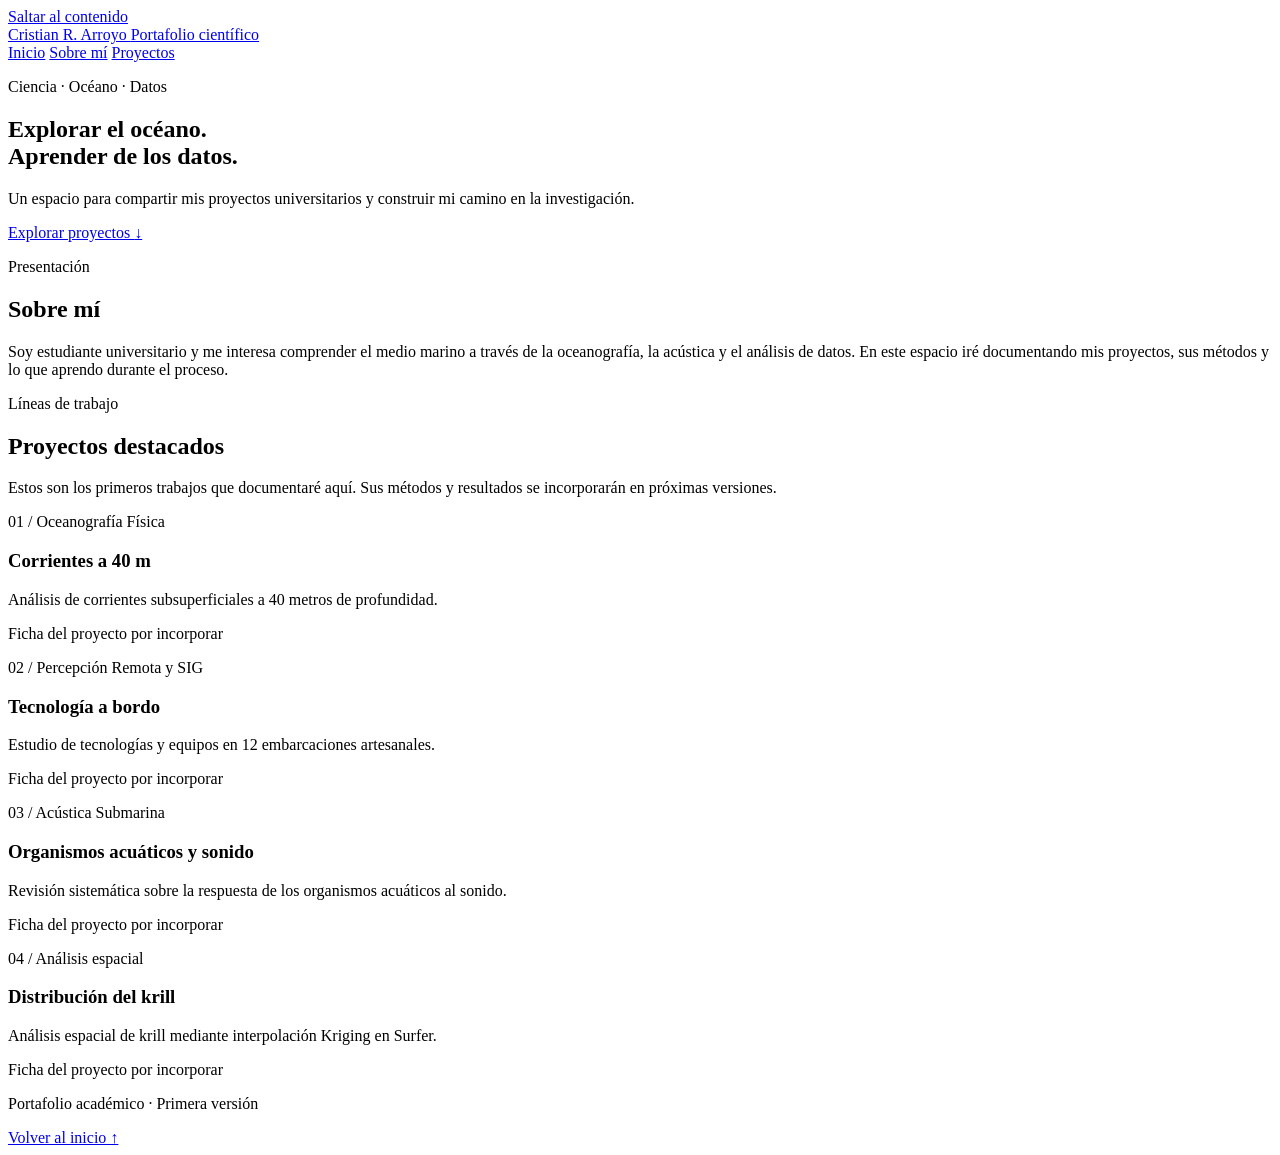
==== index.html @ 497d20e3 "Publicar HTML de la V0.1" ====
<!DOCTYPE html>
<html lang="es">
<head>
  <!-- Información para el navegador: no aparece como contenido de la página. -->
  <meta charset="UTF-8">
  <meta name="viewport" content="width=device-width, initial-scale=1.0">
  <meta name="description" content="Portafolio de un estudiante universitario: oceanografía, percepción remota, acústica submarina y análisis espacial.">
  <title>Cristian R. Arroyo | Portafolio científico</title>
  <link rel="stylesheet" href="styles.css">
  <link rel="icon" type="image/svg+xml" href="data:image/svg+xml,%3Csvg xmlns='http://www.w3.org/2000/svg' viewBox='0 0 32 32'%3E%3Crect width='32' height='32' rx='6' fill='%230e3545'/%3E%3Cpath d='M6 12h20M6 20h14' stroke='%237be0d6' stroke-width='3'/%3E%3C/svg%3E">
</head>
<body>
  <a class="saltar" href="#contenido">Saltar al contenido</a>

  <!-- La cabecera identifica el sitio y permite moverse entre secciones. -->
  <header class="cabecera contenedor">
    <!-- Sustituye «Tu nombre» aquí y en <title>. -->
    <a class="nombre" href="#inicio">Cristian R. Arroyo <span>Portafolio científico</span></a>
    <nav aria-label="Navegación principal">
      <a href="#inicio">Inicio</a>
      <a href="#sobre-mi">Sobre mí</a>
      <a href="#proyectos">Proyectos</a>
    </nav>
  </header>

  <main id="contenido">
    <!-- Una sola portada y un solo h1: el título principal de esta página. -->
    <section class="portada" id="inicio" aria-labelledby="titulo">
      <div class="contenedor">
        <p class="etiqueta">Ciencia · Océano · Datos</p>
        <h1 id="titulo">Explorar el océano.<br>Aprender de los datos.</h1>
        <p class="introduccion">Un espacio para compartir mis proyectos universitarios y construir mi camino en la investigación.</p>
        <a class="boton" href="#proyectos">Explorar proyectos <span aria-hidden="true">↓</span></a>
      </div>
    </section>

    <div class="contenedor">
      <section class="seccion presentacion" id="sobre-mi" aria-labelledby="titulo-sobre-mi">
        <div>
          <p class="etiqueta">Presentación</p>
          <h2 id="titulo-sobre-mi">Sobre mí</h2>
        </div>
        <!-- Este párrafo es un borrador: reescríbelo con tu propia voz. -->
        <p>Soy estudiante universitario y me interesa comprender el medio marino a través de la oceanografía, la acústica y el análisis de datos. En este espacio iré documentando mis proyectos, sus métodos y lo que aprendo durante el proceso.</p>
      </section>

      <section class="seccion" id="proyectos" aria-labelledby="titulo-proyectos">
        <p class="etiqueta">Líneas de trabajo</p>
        <h2 id="titulo-proyectos">Proyectos destacados</h2>
        <p class="nota">Estos son los primeros trabajos que documentaré aquí. Sus métodos y resultados se incorporarán en próximas versiones.</p>

        <!-- Cada article agrupa un proyecto. Por ahora son resúmenes, sin páginas propias. -->
        <div class="proyectos">
          <article class="proyecto">
            <p class="categoria">01 / Oceanografía Física</p>
            <h3>Corrientes a 40 m</h3>
            <p>Análisis de corrientes subsuperficiales a 40 metros de profundidad.</p>
            <p class="estado">Ficha del proyecto por incorporar</p>
          </article>

          <article class="proyecto">
            <p class="categoria">02 / Percepción Remota y SIG</p>
            <h3>Tecnología a bordo</h3>
            <p>Estudio de tecnologías y equipos en 12 embarcaciones artesanales.</p>
            <p class="estado">Ficha del proyecto por incorporar</p>
          </article>

          <article class="proyecto">
            <p class="categoria">03 / Acústica Submarina</p>
            <h3>Organismos acuáticos y sonido</h3>
            <p>Revisión sistemática sobre la respuesta de los organismos acuáticos al sonido.</p>
            <p class="estado">Ficha del proyecto por incorporar</p>
          </article>

          <article class="proyecto">
            <p class="categoria">04 / Análisis espacial</p>
            <h3>Distribución del krill</h3>
            <p>Análisis espacial de krill mediante interpolación Kriging en Surfer.</p>
            <p class="estado">Ficha del proyecto por incorporar</p>
          </article>
        </div>
      </section>
    </div>
  </main>

  <footer class="pie contenedor">
    <p>Portafolio académico · Primera versión</p>
    <a href="#inicio">Volver al inicio ↑</a>
  </footer>
</body>
</html>
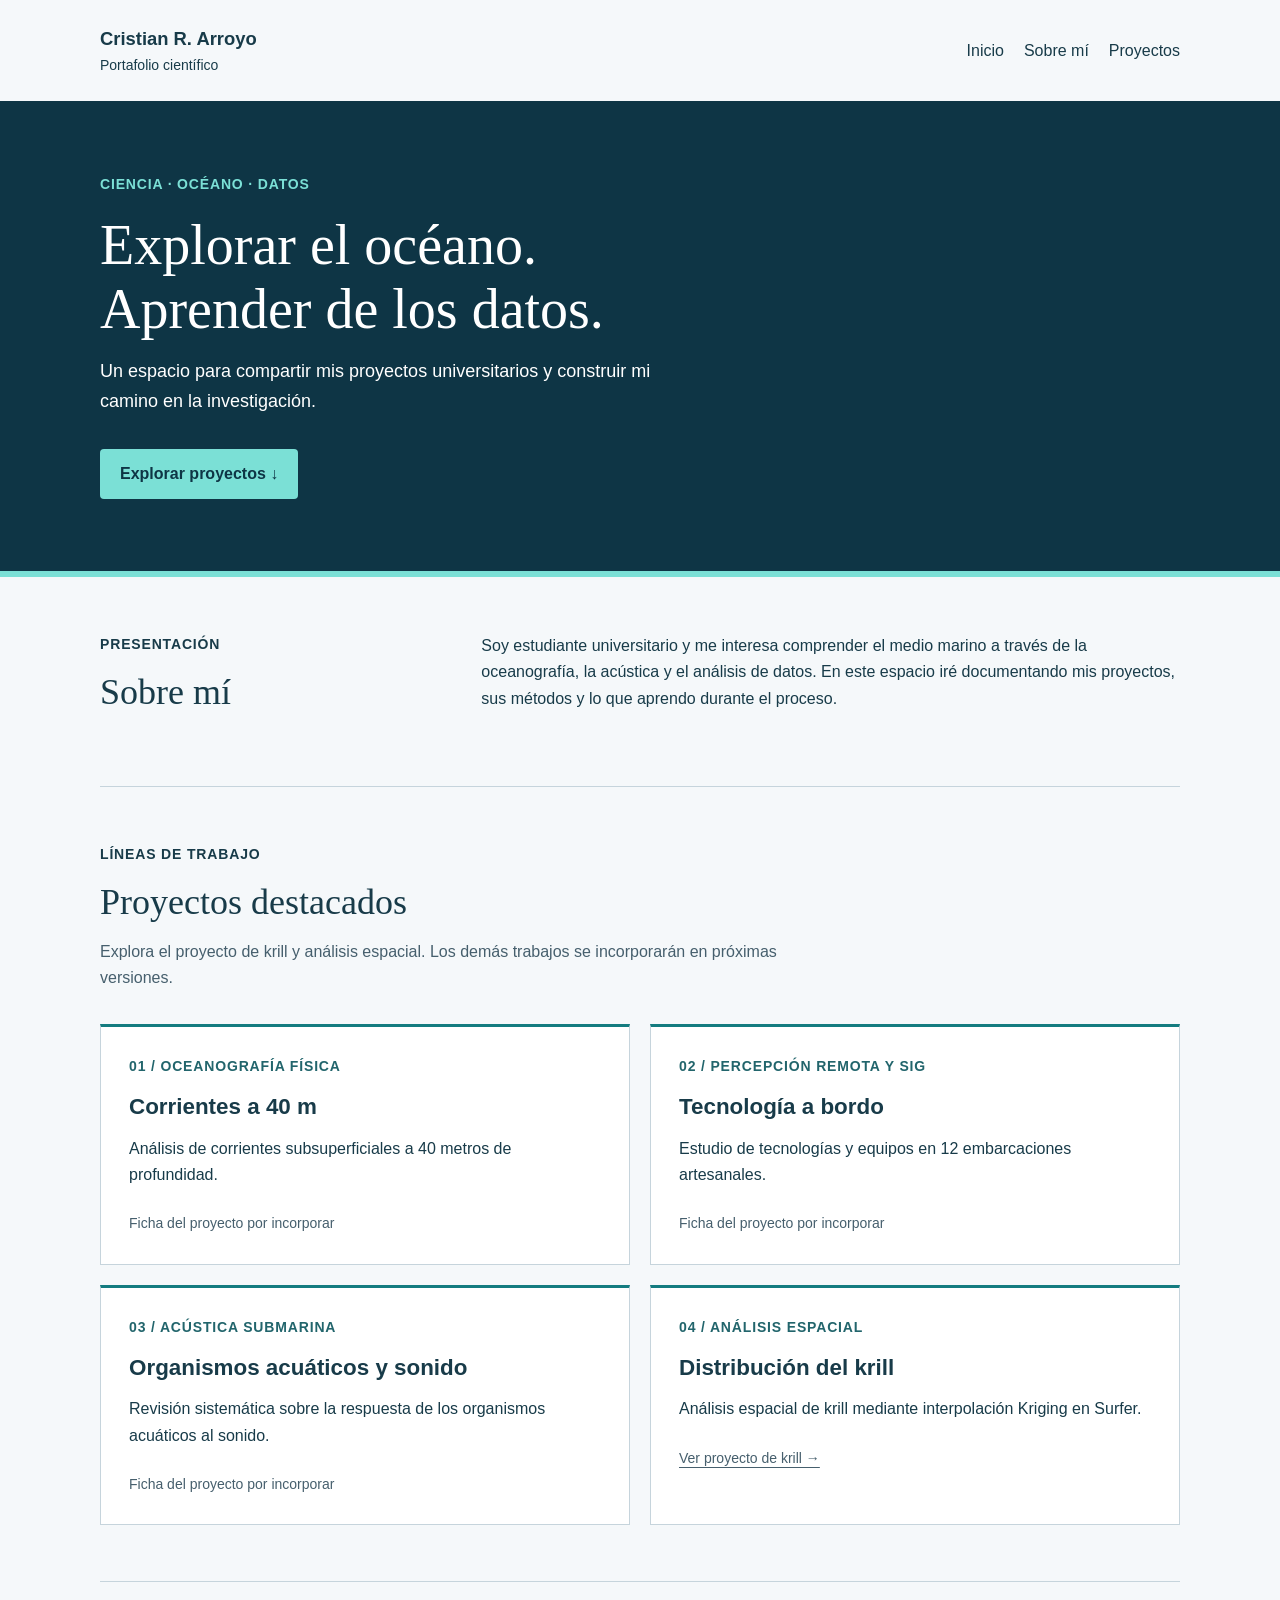
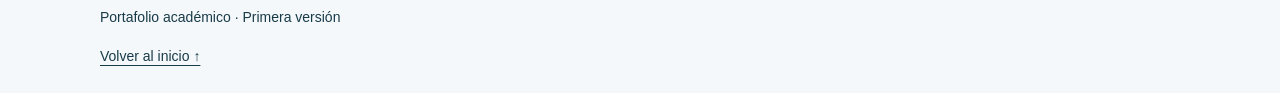
==== commit bff55c44: "Publicar proyecto de krill con mapas e informe sin matricula" ====
--- a/index.html
+++ b/index.html
@@ -47,7 +47,7 @@
       <section class="seccion" id="proyectos" aria-labelledby="titulo-proyectos">
         <p class="etiqueta">Líneas de trabajo</p>
         <h2 id="titulo-proyectos">Proyectos destacados</h2>
-        <p class="nota">Estos son los primeros trabajos que documentaré aquí. Sus métodos y resultados se incorporarán en próximas versiones.</p>
+        <p class="nota">Explora el proyecto de krill y análisis espacial. Los demás trabajos se incorporarán en próximas versiones.</p>
 
         <!-- Cada article agrupa un proyecto. Por ahora son resúmenes, sin páginas propias. -->
         <div class="proyectos">
@@ -76,7 +76,7 @@
             <p class="categoria">04 / Análisis espacial</p>
             <h3>Distribución del krill</h3>
             <p>Análisis espacial de krill mediante interpolación Kriging en Surfer.</p>
-            <p class="estado">Ficha del proyecto por incorporar</p>
+            <p class="estado"><a href="proyectos/krill.html">Ver proyecto de krill →</a></p>
           </article>
         </div>
       </section>
--- a/styles.css
+++ b/styles.css
@@ -0,0 +1,147 @@
+/* 1. Base: estas reglas afectan a toda la página. */
+* {
+  box-sizing: border-box;
+}
+
+body {
+  margin: 0;
+  font-family: Arial, Helvetica, sans-serif;
+  font-size: 1rem;
+  line-height: 1.65;
+  color: #183b49;
+  background-color: #f5f8fa;
+}
+
+a {
+  color: inherit;
+  text-underline-offset: 0.25em;
+}
+
+a:hover {
+  text-decoration: underline;
+}
+
+/* El contorno permite ver qué enlace está seleccionado con el teclado. */
+a:focus-visible {
+  outline: 3px solid #b34b00;
+  outline-offset: 5px;
+}
+
+h1, h2, h3 {
+  line-height: 1.15;
+  margin: 0 0 1rem;
+}
+
+h1, h2 {
+  font-family: Georgia, "Times New Roman", serif;
+  font-weight: normal;
+}
+
+h1 { font-size: 3.5rem; }
+h2 { font-size: 2.25rem; }
+h3 { font-size: 1.4rem; }
+p { margin: 0 0 1rem; }
+
+/* Una clase se reutiliza: centra el contenido y limita su ancho. */
+.contenedor {
+  width: 90%;
+  max-width: 1080px;
+  margin: 0 auto;
+}
+
+/* 2. Cabecera: Flexbox coloca sus elementos en una fila flexible. */
+.cabecera, nav {
+  display: flex;
+  align-items: center;
+  justify-content: space-between;
+  flex-wrap: wrap;
+  gap: 1.25rem;
+}
+
+.cabecera { padding: 1.5rem 0; }
+.cabecera a { text-decoration: none; }
+.cabecera a:hover { text-decoration: underline; }
+.nombre { font-size: 1.15rem; font-weight: bold; }
+.nombre span { display: block; font-size: 0.875rem; font-weight: normal; }
+
+/* 3. Portada: el contraste separa la introducción del resto del contenido. */
+.portada {
+  padding: 4.5rem 0;
+  background-color: #0e3545;
+  color: #ffffff;
+  border-bottom: 6px solid #7be0d6;
+}
+
+.etiqueta, .categoria {
+  font-size: 0.875rem;
+  font-weight: bold;
+  letter-spacing: 0.06em;
+  text-transform: uppercase;
+}
+
+.portada .etiqueta { color: #7be0d6; }
+.introduccion { max-width: 580px; font-size: 1.125rem; margin-bottom: 2rem; }
+.boton {
+  display: inline-block;
+  padding: 0.75rem 1.25rem;
+  background-color: #7be0d6;
+  color: #0e3545;
+  font-weight: bold;
+  text-decoration: none;
+  border-radius: 4px;
+}
+
+/* 4. Secciones y proyectos: Grid organiza el contenido en columnas. */
+.seccion { padding: 3.5rem 0; }
+.presentacion {
+  display: grid;
+  grid-template-columns: 1fr 2fr;
+  gap: 2rem;
+  border-bottom: 1px solid #c6d4dc;
+}
+.presentacion p:last-child { margin-bottom: 0; }
+.nota { max-width: 680px; color: #465f6d; margin-bottom: 2rem; }
+.proyectos {
+  display: grid;
+  grid-template-columns: 1fr 1fr;
+  gap: 1.25rem;
+}
+.proyecto {
+  padding: 1.75rem;
+  background-color: #ffffff;
+  border: 1px solid #c6d4dc;
+  border-top: 3px solid #147c80;
+}
+.categoria { color: #22656c; }
+.estado { color: #465f6d; font-size: 0.875rem; margin: 1.5rem 0 0; }
+.pie { padding: 1.5rem 0; border-top: 1px solid #c6d4dc; font-size: 0.875rem; }
+
+/* Enlace de accesibilidad: aparece al presionar Tab. */
+.saltar { position: absolute; left: 1rem; top: -100px; }
+.saltar:focus { top: 1rem; padding: 0.75rem; background: white; color: #183b49; }
+
+/* Página de proyecto: reutiliza la base y añade figuras y una tabla. */
+.detalle-proyecto { max-width: 900px; }
+.detalle-proyecto .seccion { border-bottom: 1px solid #c6d4dc; }
+.portada-proyecto { padding: 3rem 0; }
+.figura-proyecto { margin: 2rem 0; }
+.figura-proyecto img { display: block; width: 100%; height: auto; background: white; }
+.figura-recorrido img { max-width: 457px; margin: 0 auto; }
+figcaption, caption { font-size: 0.875rem; color: #465f6d; text-align: left; padding: 0.75rem 0; }
+.tabla-desplazable { overflow-x: auto; margin: 1.5rem 0; }
+table { width: 100%; border-collapse: collapse; background: white; }
+th, td { text-align: left; padding: 0.65rem 1rem; border-bottom: 1px solid #c6d4dc; }
+thead { background: #0e3545; color: white; }
+.pasos-proyecto { padding-left: 1.5rem; }
+.pasos-proyecto li { margin-bottom: 1rem; }
+.nota-metodologica { padding: 1rem; border-left: 3px solid #147c80; background: #e9f1f4; }
+code { overflow-wrap: anywhere; }
+
+/* 5. En pantallas estrechas, las columnas pasan a ser una sola. */
+@media (max-width: 700px) {
+  h1 { font-size: 2.5rem; }
+  .portada { padding: 3rem 0; }
+  .seccion { padding: 2.5rem 0; }
+  .presentacion, .proyectos { grid-template-columns: 1fr; }
+  .presentacion { gap: 0.5rem; }
+}
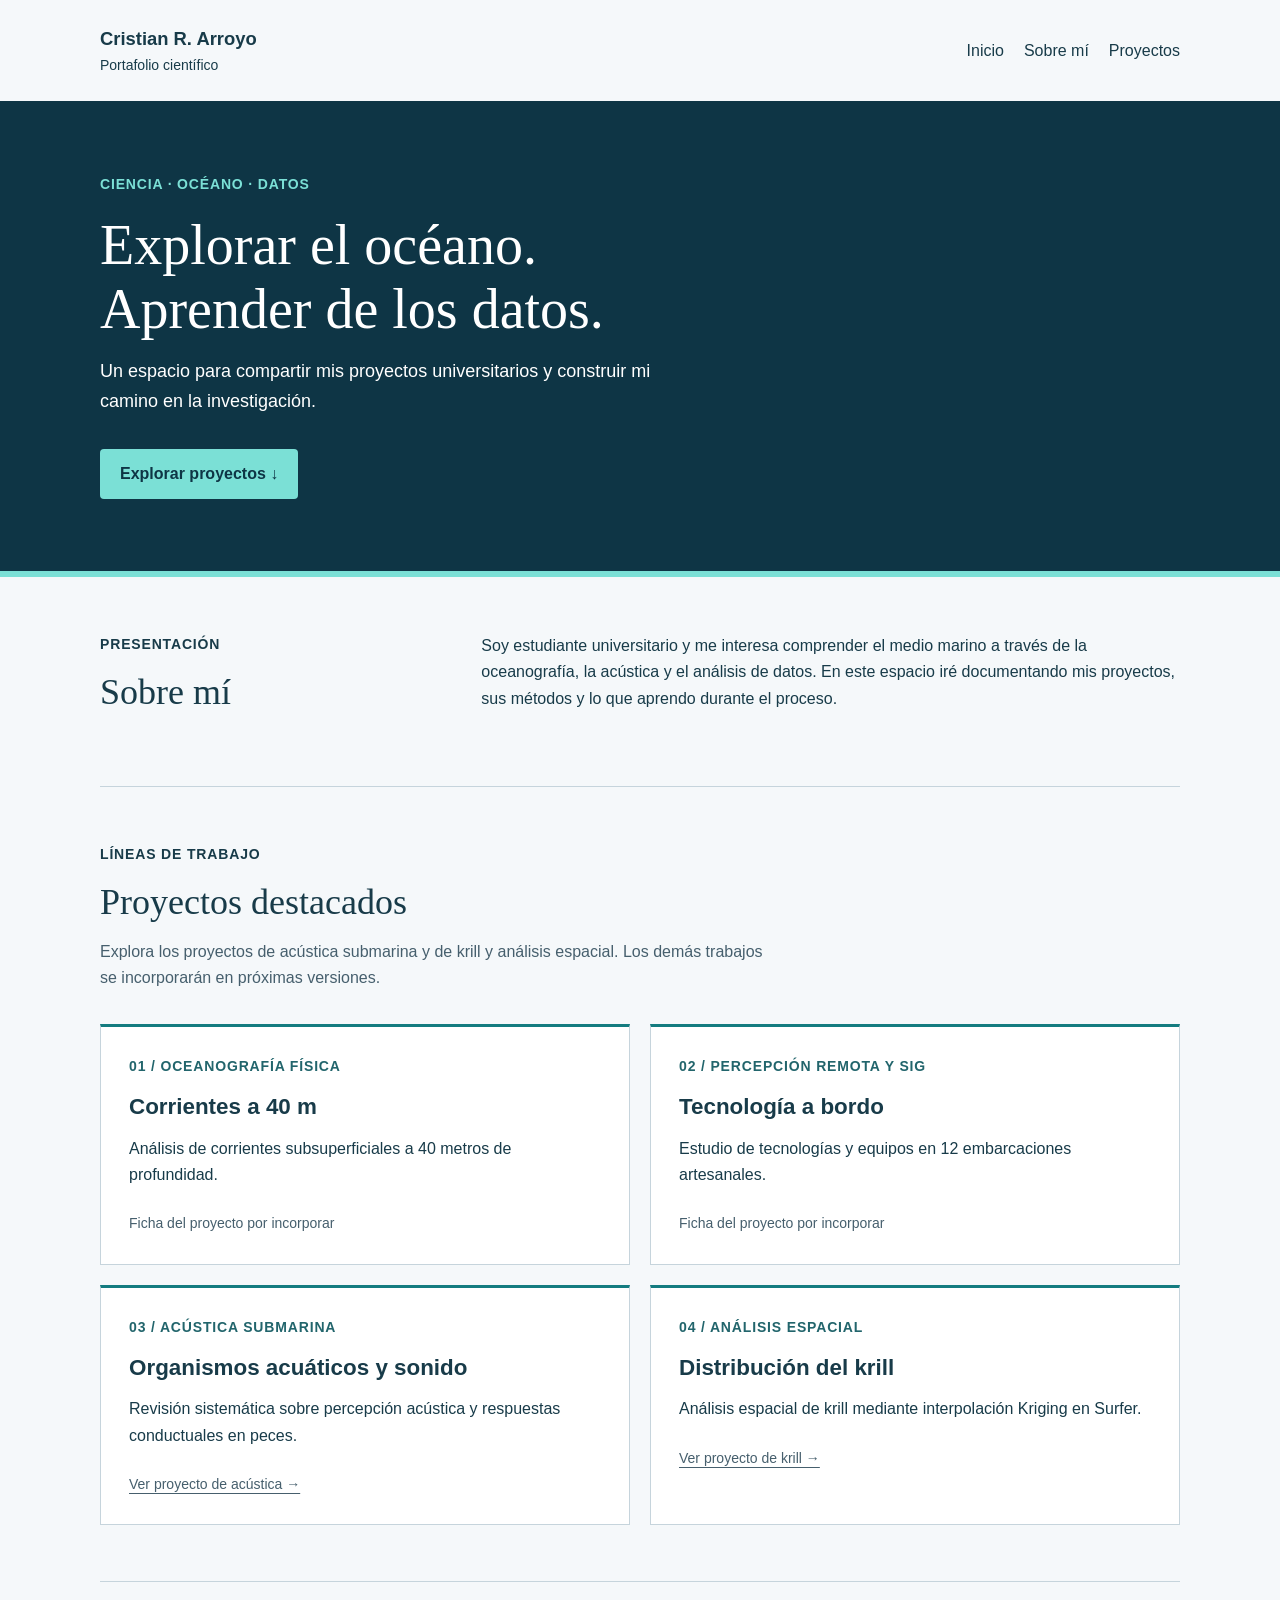
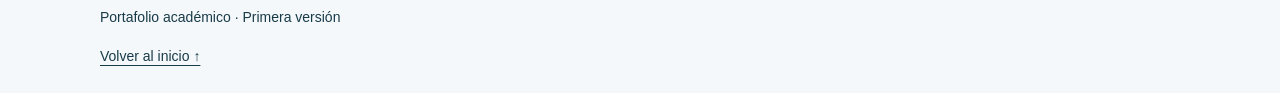
==== commit 4bfc5116: "Publicar revision de acustica con articulo y presentacion" ====
--- a/index.html
+++ b/index.html
@@ -47,9 +47,9 @@
       <section class="seccion" id="proyectos" aria-labelledby="titulo-proyectos">
         <p class="etiqueta">Líneas de trabajo</p>
         <h2 id="titulo-proyectos">Proyectos destacados</h2>
-        <p class="nota">Explora el proyecto de krill y análisis espacial. Los demás trabajos se incorporarán en próximas versiones.</p>
+        <p class="nota">Explora los proyectos de acústica submarina y de krill y análisis espacial. Los demás trabajos se incorporarán en próximas versiones.</p>
 
-        <!-- Cada article agrupa un proyecto. Por ahora son resúmenes, sin páginas propias. -->
+        <!-- Cada article agrupa un proyecto y enlaza su ficha cuando está disponible. -->
         <div class="proyectos">
           <article class="proyecto">
             <p class="categoria">01 / Oceanografía Física</p>
@@ -68,8 +68,8 @@
           <article class="proyecto">
             <p class="categoria">03 / Acústica Submarina</p>
             <h3>Organismos acuáticos y sonido</h3>
-            <p>Revisión sistemática sobre la respuesta de los organismos acuáticos al sonido.</p>
-            <p class="estado">Ficha del proyecto por incorporar</p>
+            <p>Revisión sistemática sobre percepción acústica y respuestas conductuales en peces.</p>
+            <p class="estado"><a href="proyectos/acustica.html">Ver proyecto de acústica →</a></p>
           </article>
 
           <article class="proyecto">
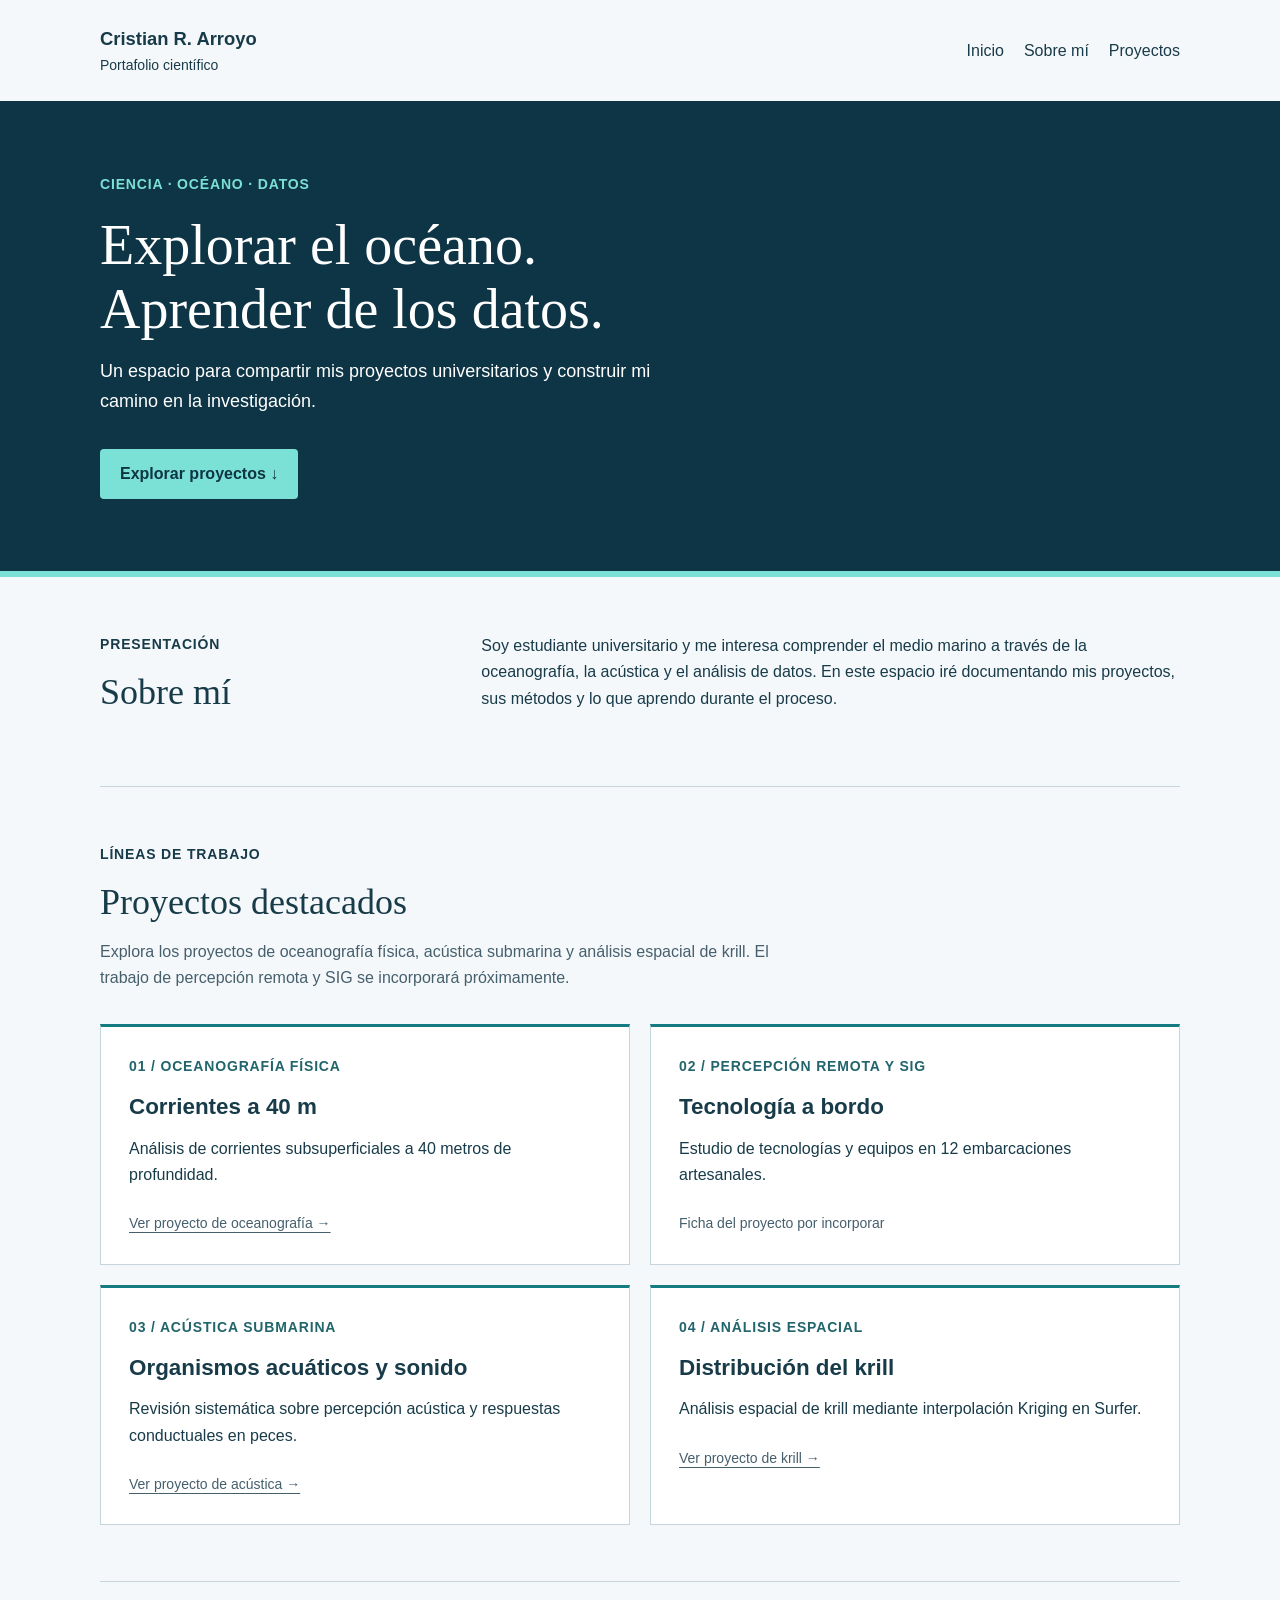
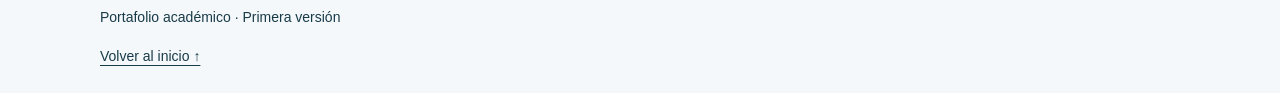
==== commit a764105e: "Publicar proyecto de oceanografia corrientes a 40 m" ====
--- a/index.html
+++ b/index.html
@@ -47,7 +47,7 @@
       <section class="seccion" id="proyectos" aria-labelledby="titulo-proyectos">
         <p class="etiqueta">Líneas de trabajo</p>
         <h2 id="titulo-proyectos">Proyectos destacados</h2>
-        <p class="nota">Explora los proyectos de acústica submarina y de krill y análisis espacial. Los demás trabajos se incorporarán en próximas versiones.</p>
+        <p class="nota">Explora los proyectos de oceanografía física, acústica submarina y análisis espacial de krill. El trabajo de percepción remota y SIG se incorporará próximamente.</p>
 
         <!-- Cada article agrupa un proyecto y enlaza su ficha cuando está disponible. -->
         <div class="proyectos">
@@ -55,7 +55,7 @@
             <p class="categoria">01 / Oceanografía Física</p>
             <h3>Corrientes a 40 m</h3>
             <p>Análisis de corrientes subsuperficiales a 40 metros de profundidad.</p>
-            <p class="estado">Ficha del proyecto por incorporar</p>
+            <p class="estado"><a href="proyectos/oceanografia.html">Ver proyecto de oceanografía →</a></p>
           </article>
 
           <article class="proyecto">
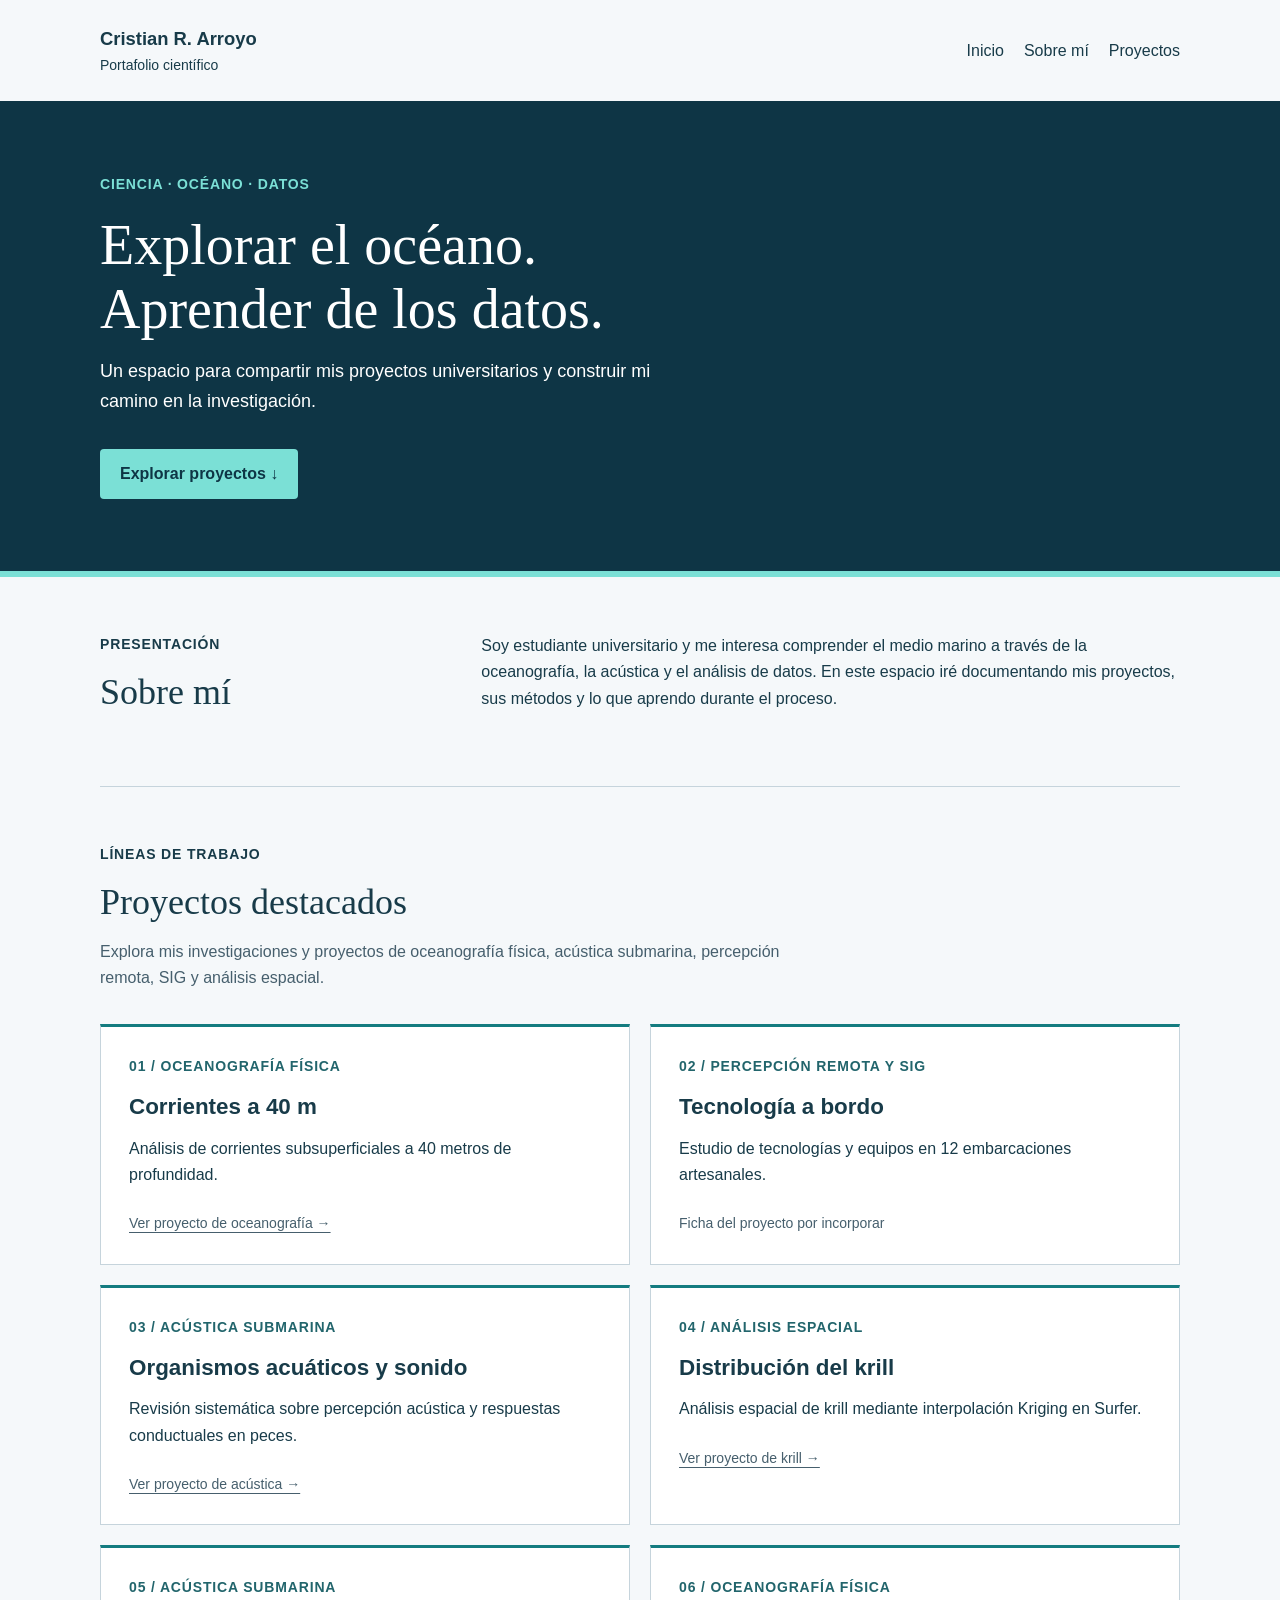
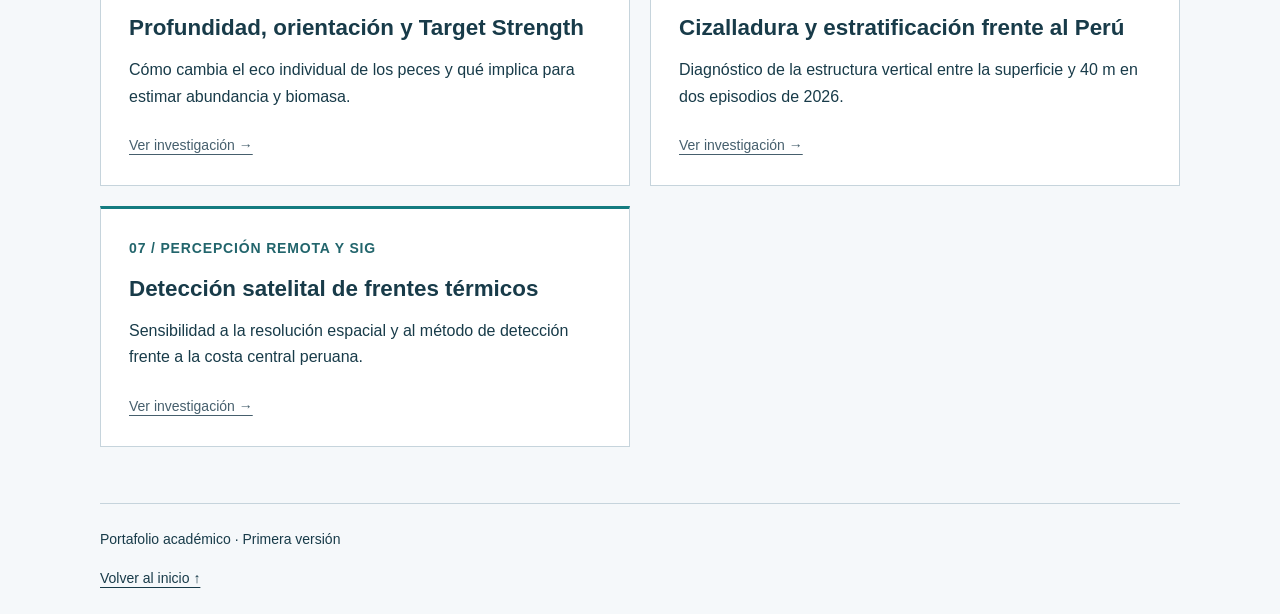
==== commit 105bf3c6: "Agregar tres investigaciones con articulos y presentaciones" ====
--- a/index.html
+++ b/index.html
@@ -47,7 +47,7 @@
       <section class="seccion" id="proyectos" aria-labelledby="titulo-proyectos">
         <p class="etiqueta">Líneas de trabajo</p>
         <h2 id="titulo-proyectos">Proyectos destacados</h2>
-        <p class="nota">Explora los proyectos de oceanografía física, acústica submarina y análisis espacial de krill. El trabajo de percepción remota y SIG se incorporará próximamente.</p>
+        <p class="nota">Explora mis investigaciones y proyectos de oceanografía física, acústica submarina, percepción remota, SIG y análisis espacial.</p>
 
         <!-- Cada article agrupa un proyecto y enlaza su ficha cuando está disponible. -->
         <div class="proyectos">
@@ -78,6 +78,27 @@
             <p>Análisis espacial de krill mediante interpolación Kriging en Surfer.</p>
             <p class="estado"><a href="proyectos/krill.html">Ver proyecto de krill →</a></p>
           </article>
+
+          <article class="proyecto">
+            <p class="categoria">05 / Acústica Submarina</p>
+            <h3>Profundidad, orientación y Target Strength</h3>
+            <p>Cómo cambia el eco individual de los peces y qué implica para estimar abundancia y biomasa.</p>
+            <p class="estado"><a href="proyectos/target-strength.html">Ver investigación →</a></p>
+          </article>
+
+          <article class="proyecto">
+            <p class="categoria">06 / Oceanografía Física</p>
+            <h3>Cizalladura y estratificación frente al Perú</h3>
+            <p>Diagnóstico de la estructura vertical entre la superficie y 40 m en dos episodios de 2026.</p>
+            <p class="estado"><a href="proyectos/cizalladura-estratificacion.html">Ver investigación →</a></p>
+          </article>
+
+          <article class="proyecto">
+            <p class="categoria">07 / Percepción Remota y SIG</p>
+            <h3>Detección satelital de frentes térmicos</h3>
+            <p>Sensibilidad a la resolución espacial y al método de detección frente a la costa central peruana.</p>
+            <p class="estado"><a href="proyectos/frentes-termicos.html">Ver investigación →</a></p>
+          </article>
         </div>
       </section>
     </div>
